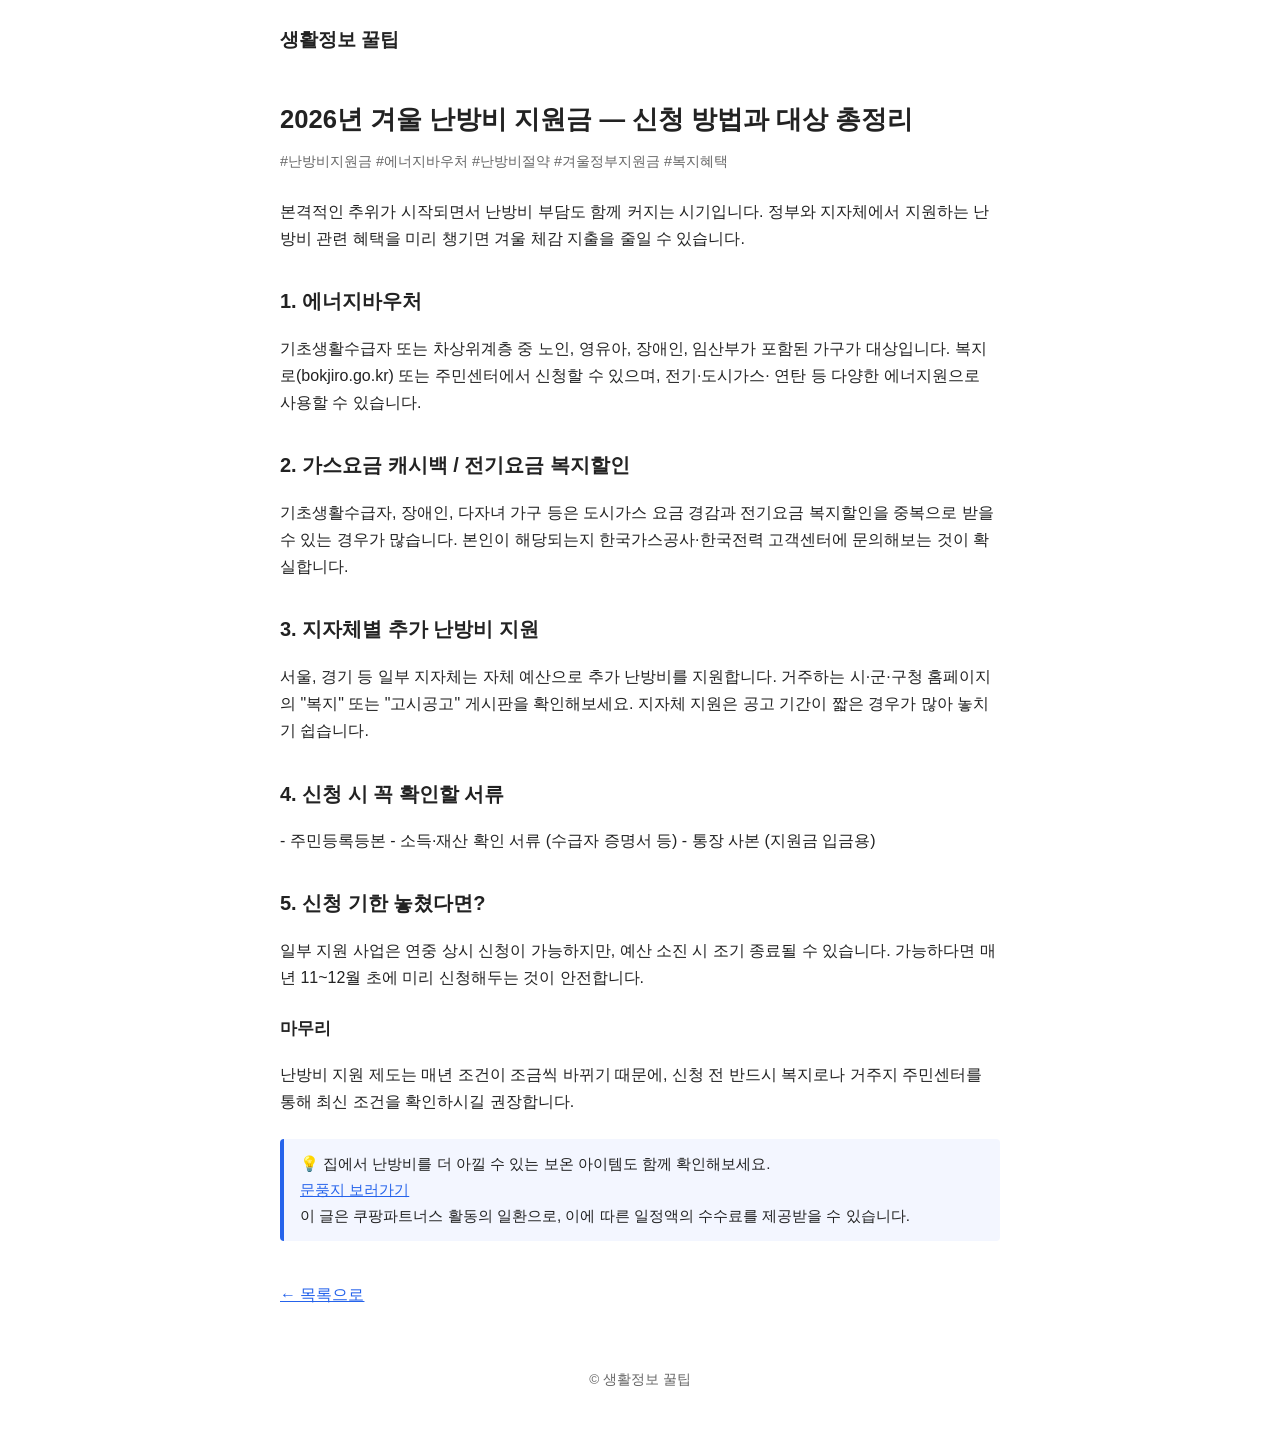
==== posts/2026-11-27-batch1-겨울-난방비-정부지원금.html @ bebe8bd7 "feat: 생활정보 블로그 초기 사이트 생성 (글 5편)" ====
<!DOCTYPE html>
<html lang="ko">
<head>
<meta charset="UTF-8">
<meta name="viewport" content="width=device-width, initial-scale=1.0">
<title>2026년 겨울 난방비 지원금 — 신청 방법과 대상 총정리 | 생활정보 꿀팁</title>
<meta name="description" content="본격적인 추위가 시작되면서 난방비 부담도 함께 커지는 시기입니다. 정부와 지자체에서 지원하는 난방비 관련 혜택을 미리 챙기면 겨울 체감 지출을 줄일 수 있습니다. 1. 에너지바우처 기초생활수급자 또는 차상위계층 중 ">
<meta property="og:title" content="2026년 겨울 난방비 지원금 — 신청 방법과 대상 총정리">
<meta property="og:description" content="본격적인 추위가 시작되면서 난방비 부담도 함께 커지는 시기입니다. 정부와 지자체에서 지원하는 난방비 관련 혜택을 미리 챙기면 겨울 체감 지출을 줄일 수 있습니다. 1. 에너지바우처 기초생활수급자 또는 차상위계층 중 ">
<meta property="og:type" content="article">
<link rel="stylesheet" href="../style.css">
</head>
<body>
<header class="site-header"><a href="../index.html">생활정보 꿀팁</a></header>
<main class="post">
<h1>2026년 겨울 난방비 지원금 — 신청 방법과 대상 총정리</h1>
<div class="tags"><span>#난방비지원금</span> <span>#에너지바우처</span> <span>#난방비절약</span> <span>#겨울정부지원금</span> <span>#복지혜택</span></div>
<div class="content">
<p>본격적인 추위가 시작되면서 난방비 부담도 함께 커지는 시기입니다. 정부와 지자체에서 지원하는 난방비 관련 혜택을 미리 챙기면 겨울 체감 지출을 줄일 수 있습니다.</p>
<h2>1. 에너지바우처</h2>
<p>기초생활수급자 또는 차상위계층 중 노인, 영유아, 장애인, 임산부가 포함된 가구가 대상입니다. 복지로(bokjiro.go.kr) 또는 주민센터에서 신청할 수 있으며, 전기·도시가스· 연탄 등 다양한 에너지원으로 사용할 수 있습니다.</p>
<h2>2. 가스요금 캐시백 / 전기요금 복지할인</h2>
<p>기초생활수급자, 장애인, 다자녀 가구 등은 도시가스 요금 경감과 전기요금 복지할인을 중복으로 받을 수 있는 경우가 많습니다. 본인이 해당되는지 한국가스공사·한국전력 고객센터에 문의해보는 것이 확실합니다.</p>
<h2>3. 지자체별 추가 난방비 지원</h2>
<p>서울, 경기 등 일부 지자체는 자체 예산으로 추가 난방비를 지원합니다. 거주하는 시·군·구청 홈페이지의 "복지" 또는 "고시공고" 게시판을 확인해보세요. 지자체 지원은 공고 기간이 짧은 경우가 많아 놓치기 쉽습니다.</p>
<h2>4. 신청 시 꼭 확인할 서류</h2>
<p>- 주민등록등본 - 소득·재산 확인 서류 (수급자 증명서 등) - 통장 사본 (지원금 입금용)</p>
<h2>5. 신청 기한 놓쳤다면?</h2>
<p>일부 지원 사업은 연중 상시 신청이 가능하지만, 예산 소진 시 조기 종료될 수 있습니다. 가능하다면 매년 11~12월 초에 미리 신청해두는 것이 안전합니다.</p>
<h3>마무리</h3>
<p>난방비 지원 제도는 매년 조건이 조금씩 바뀌기 때문에, 신청 전 반드시 복지로나 거주지 주민센터를 통해 최신 조건을 확인하시길 권장합니다.</p>
<blockquote>💡 집에서 난방비를 더 아낄 수 있는 보온 아이템도 함께 확인해보세요.<br><a href="https://link.coupang.com/a/i0QD6VWALY" target="_blank" rel="nofollow sponsored noopener">문풍지 보러가기</a><br>이 글은 쿠팡파트너스 활동의 일환으로, 이에 따른 일정액의 수수료를 제공받을 수 있습니다.</blockquote>
</div>
<p class="back"><a href="../index.html">&larr; 목록으로</a></p>
</main>
<footer>&copy; 생활정보 꿀팁</footer>
</body>
</html>
---- style.css ----
:root{--fg:#222;--bg:#fff;--accent:#2563eb;--muted:#666;}
*{box-sizing:border-box}
body{font-family:-apple-system,BlinkMacSystemFont,'Apple SD Gothic Neo','Malgun Gothic',sans-serif;max-width:760px;margin:0 auto;padding:0 20px 60px;color:var(--fg);background:var(--bg);line-height:1.7}
.site-header{padding:24px 0;font-weight:700;font-size:1.2rem}
.site-header a{color:var(--fg);text-decoration:none}
h1{font-size:1.6rem;margin-bottom:8px}
h2{font-size:1.25rem;margin-top:32px}
h3{font-size:1.05rem;margin-top:24px}
a{color:var(--accent)}
.tags{color:var(--muted);font-size:.9rem;margin-bottom:24px}
blockquote{background:#f3f6ff;border-left:4px solid var(--accent);margin:24px 0;padding:12px 16px;border-radius:4px;font-size:.95rem}
.post-list{list-style:none;padding:0}
.post-list li{padding:16px 0;border-bottom:1px solid #eee}
.post-list a{font-weight:600;text-decoration:none;color:var(--fg)}
.post-list .meta{color:var(--muted);font-size:.85rem;margin-top:4px}
.lead{color:var(--muted)}
.back{margin-top:40px}
footer{margin-top:60px;color:var(--muted);font-size:.85rem;text-align:center}
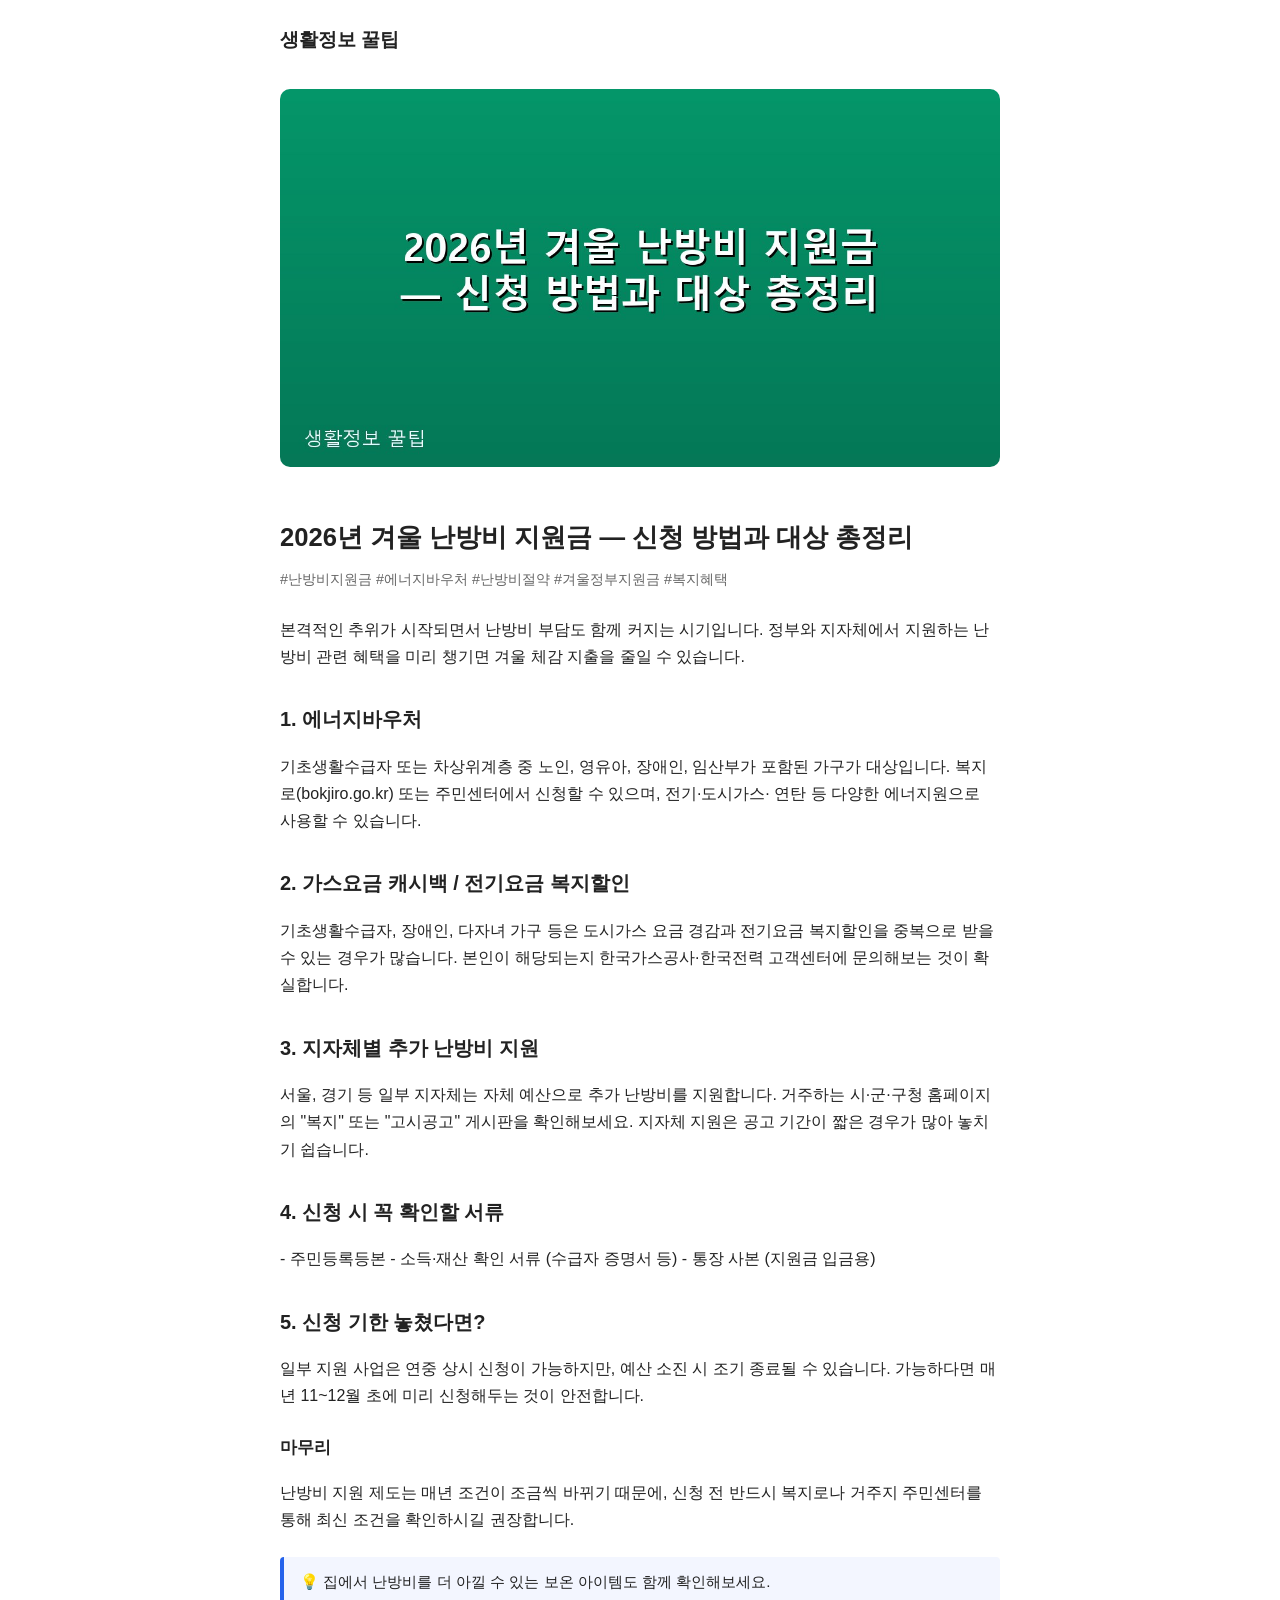
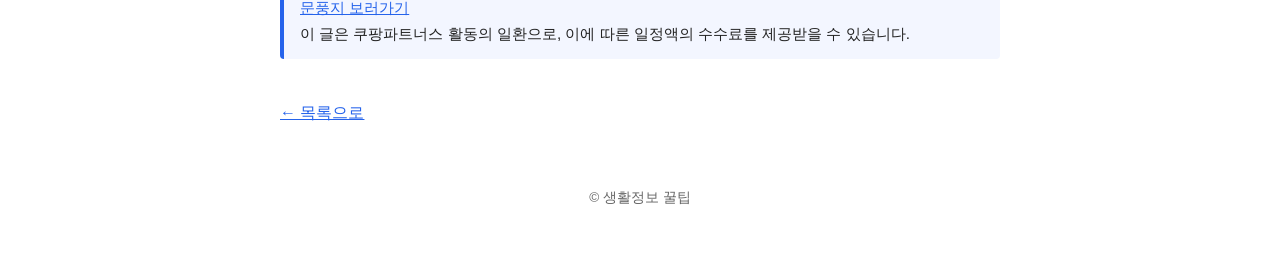
==== commit 4df19f1b: "feat: 글마다 커버 이미지 자동 생성 추가" ====
--- a/posts/2026-11-27-batch1-겨울-난방비-정부지원금.html
+++ b/posts/2026-11-27-batch1-겨울-난방비-정부지원금.html
@@ -8,11 +8,13 @@
 <meta property="og:title" content="2026년 겨울 난방비 지원금 — 신청 방법과 대상 총정리">
 <meta property="og:description" content="본격적인 추위가 시작되면서 난방비 부담도 함께 커지는 시기입니다. 정부와 지자체에서 지원하는 난방비 관련 혜택을 미리 챙기면 겨울 체감 지출을 줄일 수 있습니다. 1. 에너지바우처 기초생활수급자 또는 차상위계층 중 ">
 <meta property="og:type" content="article">
+<meta property="og:image" content="https://rltjddn123-creator.github.io/daily-info-blog/images/2026-11-27-batch1-겨울-난방비-정부지원금.jpg">
 <link rel="stylesheet" href="../style.css">
 </head>
 <body>
 <header class="site-header"><a href="../index.html">생활정보 꿀팁</a></header>
 <main class="post">
+<img class="cover" src="../images/2026-11-27-batch1-겨울-난방비-정부지원금.jpg" alt="2026년 겨울 난방비 지원금 — 신청 방법과 대상 총정리">
 <h1>2026년 겨울 난방비 지원금 — 신청 방법과 대상 총정리</h1>
 <div class="tags"><span>#난방비지원금</span> <span>#에너지바우처</span> <span>#난방비절약</span> <span>#겨울정부지원금</span> <span>#복지혜택</span></div>
 <div class="content">
--- a/style.css
+++ b/style.css
@@ -11,9 +11,11 @@
 .tags{color:var(--muted);font-size:.9rem;margin-bottom:24px}
 blockquote{background:#f3f6ff;border-left:4px solid var(--accent);margin:24px 0;padding:12px 16px;border-radius:4px;font-size:.95rem}
 .post-list{list-style:none;padding:0}
-.post-list li{padding:16px 0;border-bottom:1px solid #eee}
+.post-list li{display:flex;gap:16px;align-items:center;padding:16px 0;border-bottom:1px solid #eee}
+.post-list .thumb{width:96px;height:64px;object-fit:cover;border-radius:8px;flex-shrink:0}
 .post-list a{font-weight:600;text-decoration:none;color:var(--fg)}
 .post-list .meta{color:var(--muted);font-size:.85rem;margin-top:4px}
+.post .cover{width:100%;aspect-ratio:1200/630;object-fit:cover;border-radius:10px;margin:8px 0 24px}
 .lead{color:var(--muted)}
 .back{margin-top:40px}
 footer{margin-top:60px;color:var(--muted);font-size:.85rem;text-align:center}
